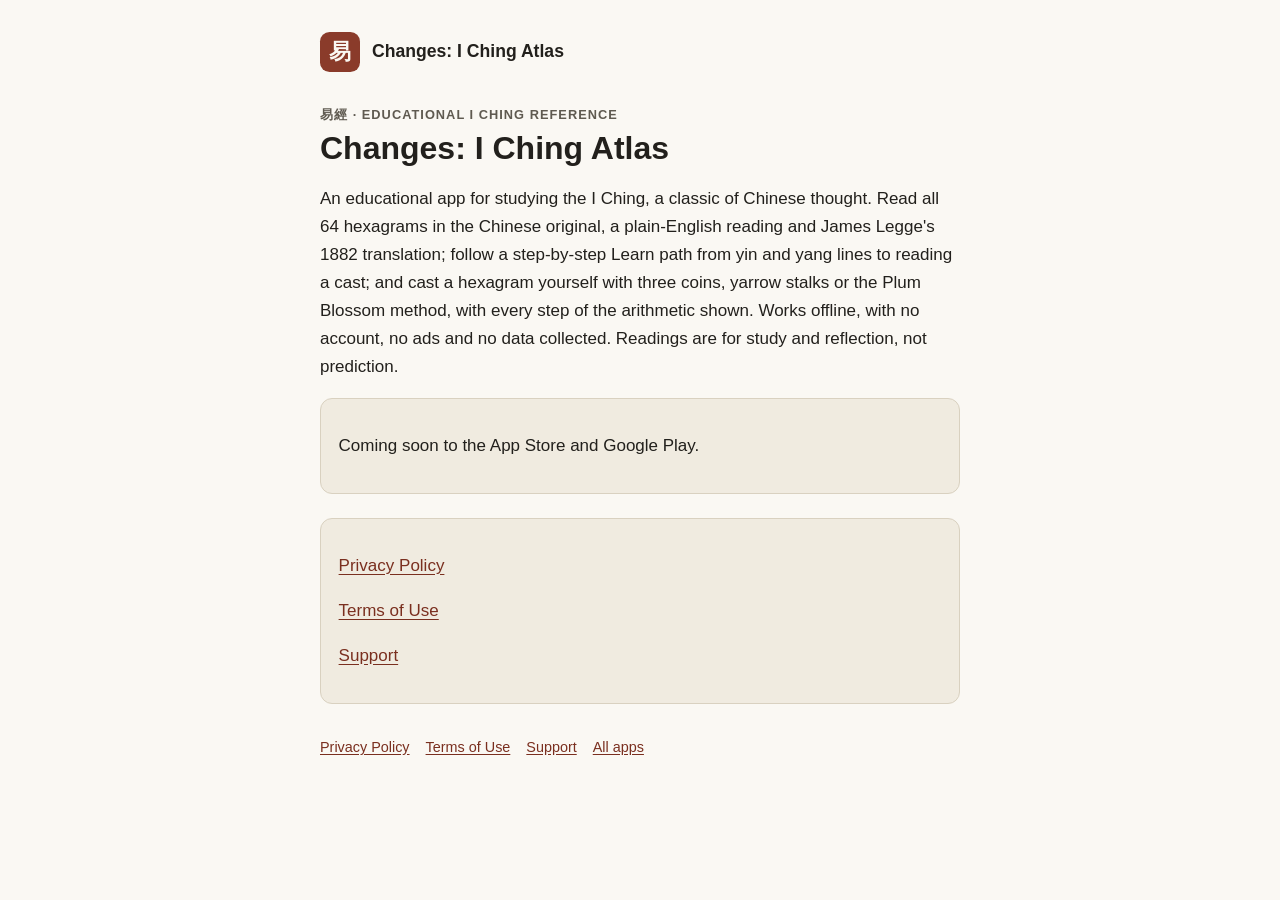
==== changes/index.html @ f4ef7535 "Add Changes: I Ching Atlas policies: privacy, terms, support + landing page Co-Authored-By: Claude O" ====
<!doctype html>
<html lang="en">
<head>
<meta charset="utf-8">
<meta name="viewport" content="width=device-width, initial-scale=1">
<meta name="color-scheme" content="light dark">
<title>Changes: I Ching Atlas</title>
<meta name="description" content="Changes is an educational app for studying the I Ching: the 64 hexagrams in Chinese, plain English and Legge, a step-by-step Learn path, and casting with every step of the arithmetic shown.">
<style>
  :root {
    --bg: #faf8f3;
    --text: #22201c;
    --muted: #5f5a50;
    --card: #f0ebe0;
    --border: #d9d1c0;
    --accent: #8a3b2a;
    --link: #7a2f1f;
  }
  @media (prefers-color-scheme: dark) {
    :root {
      --bg: #151412;
      --text: #ece8df;
      --muted: #b3ab9c;
      --card: #211f1b;
      --border: #3a362f;
      --accent: #e0a08f;
      --link: #f0b4a3;
    }
  }
  * { box-sizing: border-box; }
  html { -webkit-text-size-adjust: 100%; }
  body {
    margin: 0;
    background: var(--bg);
    color: var(--text);
    font: 1.0625rem/1.65 -apple-system, BlinkMacSystemFont, "Segoe UI", Roboto, "Helvetica Neue", Arial, "PingFang TC", "Noto Sans TC", sans-serif;
  }
  .wrap { max-width: 42rem; margin: 0 auto; padding: 2rem 1rem 3rem; }
  header.site { display: flex; align-items: center; gap: .75rem; margin-bottom: 2rem; }
  .mark {
    width: 2.5rem; height: 2.5rem; border-radius: .6rem;
    display: grid; place-items: center;
    background: var(--accent); color: var(--bg);
    font-size: 1.4rem; font-weight: 700; line-height: 1;
  }
  .brand { font-weight: 600; font-size: 1.1rem; }
  .eyebrow { color: var(--muted); text-transform: uppercase; letter-spacing: .08em; font-size: .8rem; font-weight: 600; }
  h1 { font-size: 2rem; line-height: 1.2; margin: .25rem 0 .25rem; }
  h2 { font-size: 1.25rem; margin: 2rem 0 .5rem; }
  .updated { color: var(--muted); font-size: .95rem; margin-bottom: 1.5rem; }
  .card {
    background: var(--card); border: 1px solid var(--border);
    border-radius: .75rem; padding: 1rem 1.1rem; margin: 1rem 0 1.5rem;
  }
  ul { padding-left: 1.25rem; }
  li { margin: .35rem 0; }
  a { color: var(--link); text-underline-offset: .15em; }
  a:focus-visible { outline: 3px solid var(--accent); outline-offset: 2px; border-radius: 2px; }
  .note { color: var(--muted); font-size: .95rem; border-top: 1px solid var(--border); margin-top: 2rem; padding-top: 1rem; }
  footer { color: var(--muted); font-size: .9rem; margin-top: 2rem; }
  nav.pages { margin-top: 1.5rem; display: flex; flex-wrap: wrap; gap: 1rem; }
</style>
</head>
<body>
<div class="wrap">
  <header class="site">
    <div class="mark" aria-hidden="true">易</div>
    <div class="brand">Changes: I Ching Atlas</div>
  </header>
  <main>
    <div class="eyebrow">易經 · Educational I Ching reference</div>
    <h1>Changes: I Ching Atlas</h1>
    <p>An educational app for studying the I Ching, a classic of Chinese thought. Read all 64 hexagrams in
    the Chinese original, a plain-English reading and James Legge's 1882 translation; follow a
    step-by-step Learn path from yin and yang lines to reading a cast; and cast a hexagram yourself with
    three coins, yarrow stalks or the Plum Blossom method, with every step of the arithmetic shown.
    Works offline, with no account, no ads and no data collected. Readings are for study and reflection,
    not prediction.</p>
    <div class="card">
      <p>Coming soon to the App Store and Google Play.</p>
    </div>
    <div class="card">
      <p><a href="privacy.html">Privacy Policy</a></p>
      <p><a href="terms.html">Terms of Use</a></p>
      <p><a href="support.html">Support</a></p>
    </div>
  </main>
  <footer><nav class="pages"><a href="privacy.html">Privacy Policy</a><a href="terms.html">Terms of Use</a><a href="support.html">Support</a><a href="../">All apps</a></nav></footer>
</div>
</body>
</html>
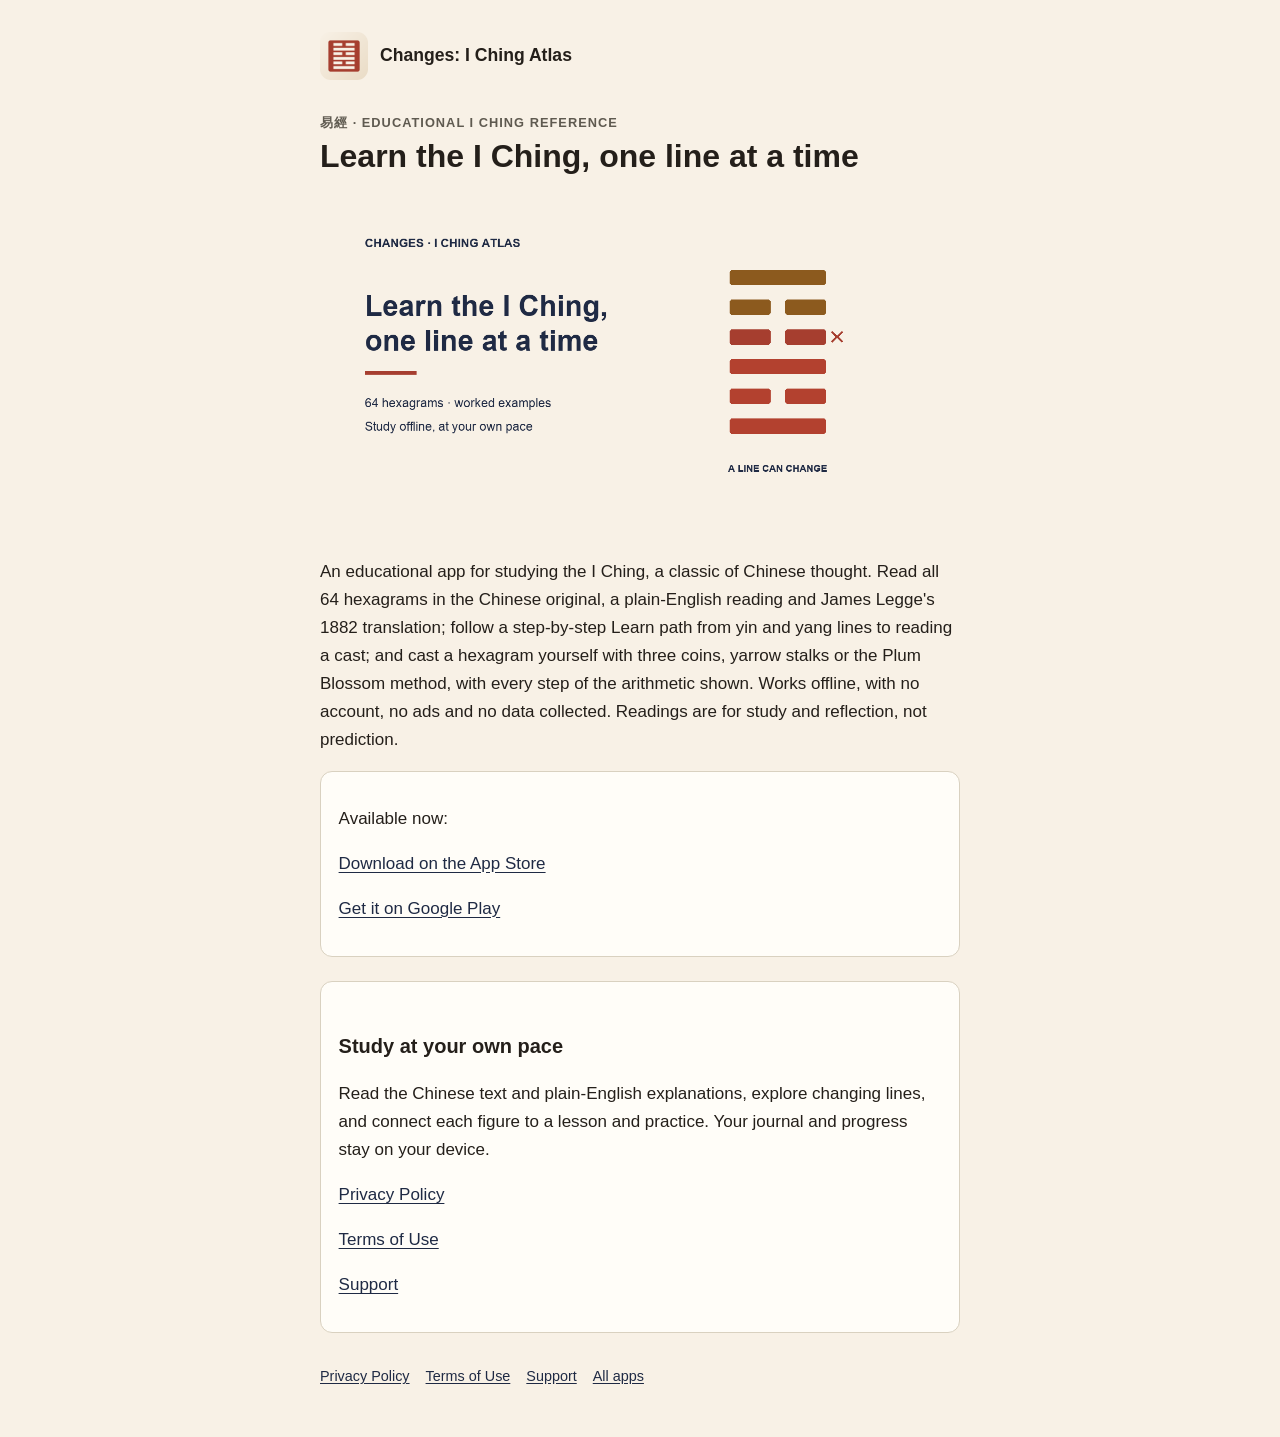
==== commit ec51ad1b: "Refresh Changes landing page with live links and branded banner" ====
--- a/changes/index.html
+++ b/changes/index.html
@@ -5,26 +5,31 @@
 <meta name="viewport" content="width=device-width, initial-scale=1">
 <meta name="color-scheme" content="light dark">
 <title>Changes: I Ching Atlas</title>
+<meta property="og:title" content="Changes: I Ching Atlas">
+<meta property="og:description" content="Learn the I Ching one line at a time. Explore 64 hexagrams, worked examples and short practice rounds. Offline, with no account or ads.">
+<meta property="og:image" content="https://cjtoolseram.github.io/app-policies/changes/assets/learning-banner.png">
+<meta property="og:url" content="https://cjtoolseram.github.io/app-policies/changes/">
+<meta name="twitter:card" content="summary_large_image">
 <meta name="description" content="Changes is an educational app for studying the I Ching: the 64 hexagrams in Chinese, plain English and Legge, a step-by-step Learn path, and casting with every step of the arithmetic shown.">
 <style>
   :root {
-    --bg: #faf8f3;
-    --text: #22201c;
+    --bg: #F8F1E6;
+    --text: #241F1A;
     --muted: #5f5a50;
-    --card: #f0ebe0;
+    --card: #FFFDF8;
     --border: #d9d1c0;
-    --accent: #8a3b2a;
-    --link: #7a2f1f;
+    --accent: #A63E2F;
+    --link: #1F2A44;
   }
   @media (prefers-color-scheme: dark) {
     :root {
-      --bg: #151412;
+      --bg: #11141B;
       --text: #ece8df;
       --muted: #b3ab9c;
-      --card: #211f1b;
+      --card: #1A1F2A;
       --border: #3a362f;
       --accent: #e0a08f;
-      --link: #f0b4a3;
+      --link: #D9B65E;
     }
   }
   * { box-sizing: border-box; }
@@ -64,12 +69,13 @@
 <body>
 <div class="wrap">
   <header class="site">
-    <div class="mark" aria-hidden="true">易</div>
+    <img src="assets/icon.png" width="48" height="48" alt="" style="border-radius:11px">
     <div class="brand">Changes: I Ching Atlas</div>
   </header>
   <main>
     <div class="eyebrow">易經 · Educational I Ching reference</div>
-    <h1>Changes: I Ching Atlas</h1>
+    <h1>Learn the I Ching, one line at a time</h1>
+    <img src="assets/learning-banner.png" width="1200" height="630" alt="Learn the I Ching, one line at a time. A six-line figure has its fourth line marked to change." style="width:100%;height:auto;border-radius:12px;margin-top:1rem">
     <p>An educational app for studying the I Ching, a classic of Chinese thought. Read all 64 hexagrams in
     the Chinese original, a plain-English reading and James Legge's 1882 translation; follow a
     step-by-step Learn path from yin and yang lines to reading a cast; and cast a hexagram yourself with
@@ -77,9 +83,12 @@
     Works offline, with no account, no ads and no data collected. Readings are for study and reflection,
     not prediction.</p>
     <div class="card">
-      <p>Coming soon to the App Store and Google Play.</p>
+      <p>Available now:</p>
+      <p><a href="https://apps.apple.com/app/id6823905084">Download on the App Store</a></p>
+      <p><a href="https://play.google.com/store/apps/details?id=com.cjtoolseram.changes">Get it on Google Play</a></p>
     </div>
     <div class="card">
+      <h2>Study at your own pace</h2><p>Read the Chinese text and plain-English explanations, explore changing lines, and connect each figure to a lesson and practice. Your journal and progress stay on your device.</p>
       <p><a href="privacy.html">Privacy Policy</a></p>
       <p><a href="terms.html">Terms of Use</a></p>
       <p><a href="support.html">Support</a></p>
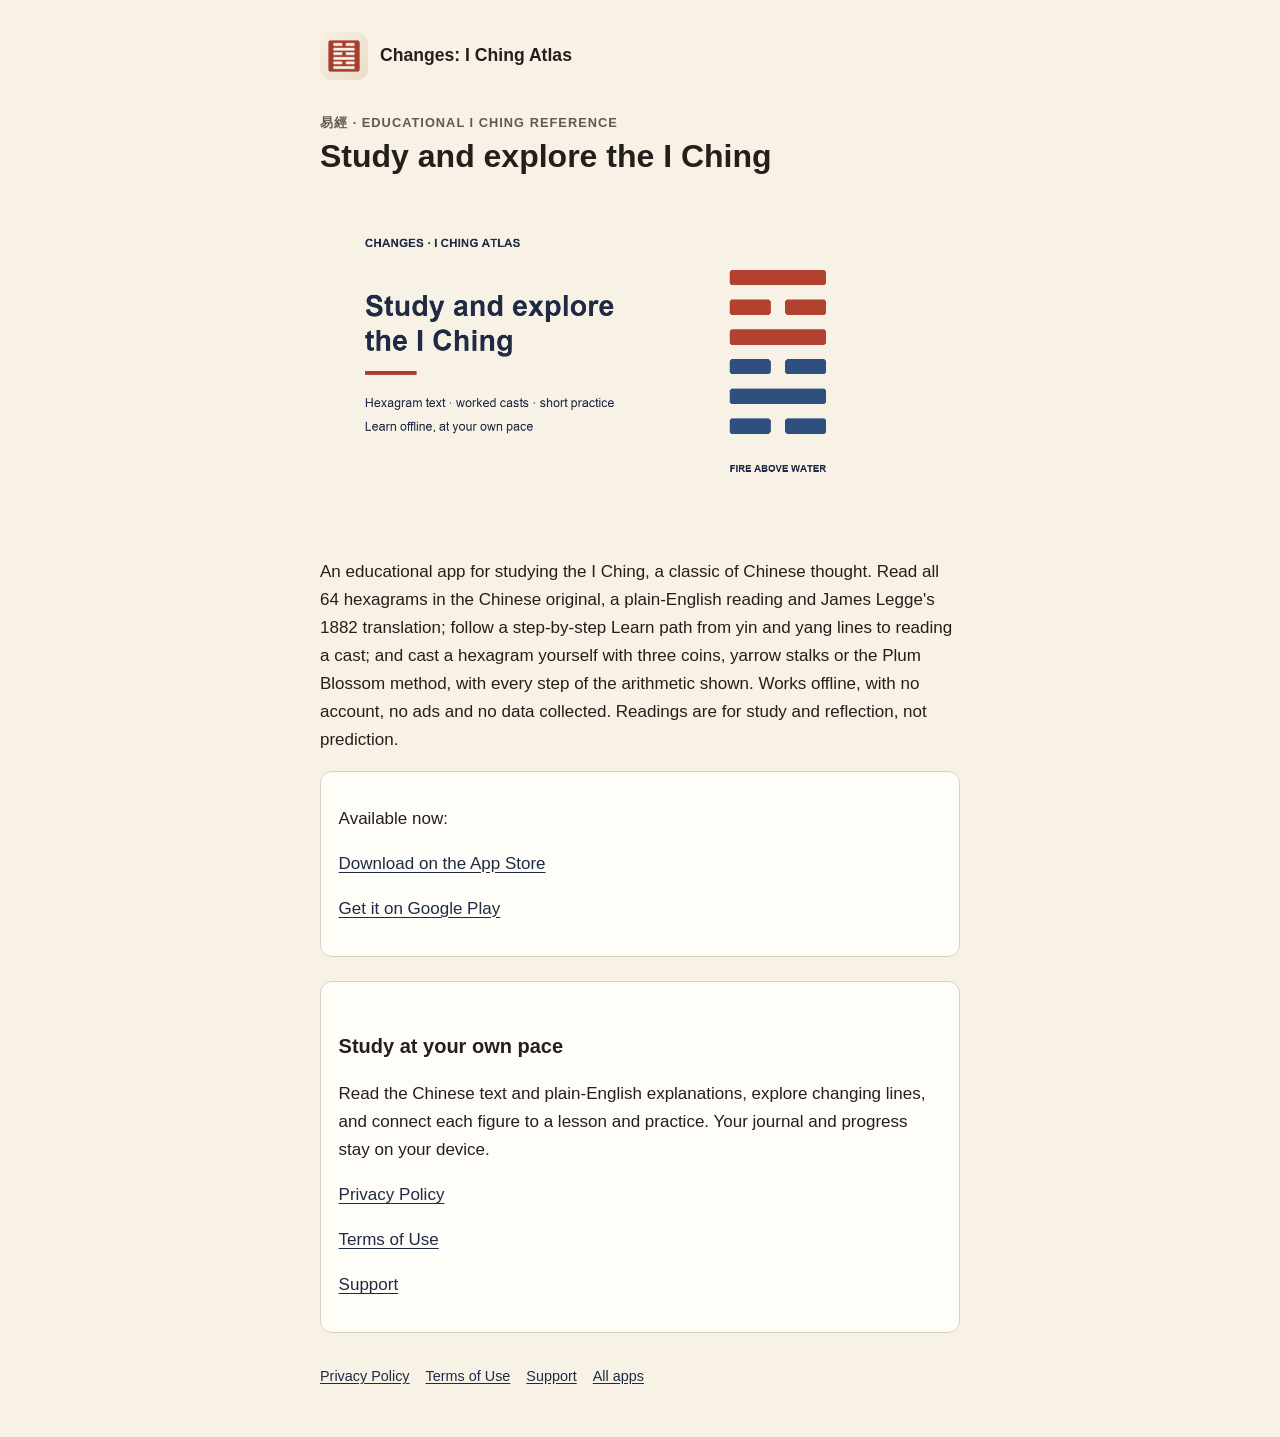
==== commit 3af1594a: "Refresh Changes study banner and landing header" ====
--- a/changes/index.html
+++ b/changes/index.html
@@ -6,8 +6,8 @@
 <meta name="color-scheme" content="light dark">
 <title>Changes: I Ching Atlas</title>
 <meta property="og:title" content="Changes: I Ching Atlas">
-<meta property="og:description" content="Learn the I Ching one line at a time. Explore 64 hexagrams, worked examples and short practice rounds. Offline, with no account or ads.">
-<meta property="og:image" content="https://cjtoolseram.github.io/app-policies/changes/assets/learning-banner.png">
+<meta property="og:description" content="Study the I Ching through hexagram text, worked casts and short practice. Offline, with no account or ads.">
+<meta property="og:image" content="https://cjtoolseram.github.io/app-policies/changes/assets/study-banner.png">
 <meta property="og:url" content="https://cjtoolseram.github.io/app-policies/changes/">
 <meta name="twitter:card" content="summary_large_image">
 <meta name="description" content="Changes is an educational app for studying the I Ching: the 64 hexagrams in Chinese, plain English and Legge, a step-by-step Learn path, and casting with every step of the arithmetic shown.">
@@ -74,8 +74,8 @@
   </header>
   <main>
     <div class="eyebrow">易經 · Educational I Ching reference</div>
-    <h1>Learn the I Ching, one line at a time</h1>
-    <img src="assets/learning-banner.png" width="1200" height="630" alt="Learn the I Ching, one line at a time. A six-line figure has its fourth line marked to change." style="width:100%;height:auto;border-radius:12px;margin-top:1rem">
+    <h1>Study and explore the I Ching</h1>
+    <img src="assets/study-banner.png" width="1200" height="630" alt="Study and explore the I Ching. Hexagram 64, Fire above Water, shown in its trigram colours." style="width:100%;height:auto;border-radius:12px;margin-top:1rem">
     <p>An educational app for studying the I Ching, a classic of Chinese thought. Read all 64 hexagrams in
     the Chinese original, a plain-English reading and James Legge's 1882 translation; follow a
     step-by-step Learn path from yin and yang lines to reading a cast; and cast a hexagram yourself with
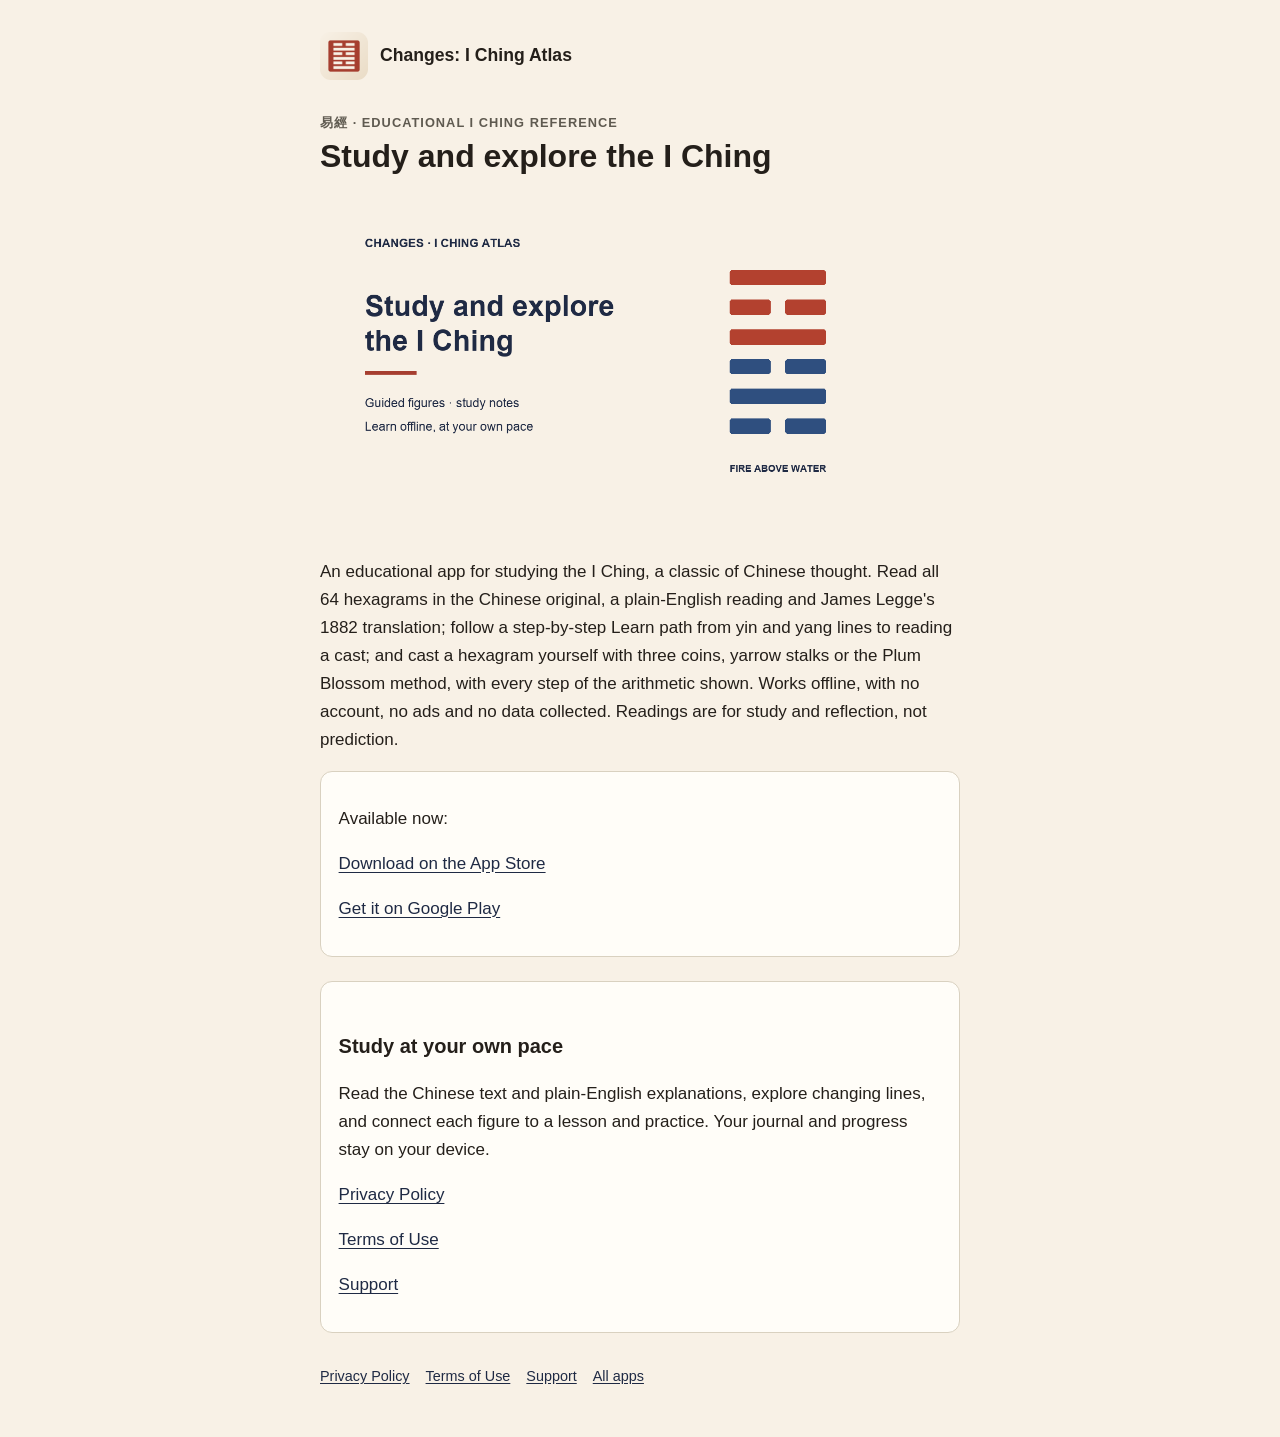
==== commit 509c9f2f: "Update Changes recovery release banner" ====
--- a/changes/index.html
+++ b/changes/index.html
@@ -7,7 +7,7 @@
 <title>Changes: I Ching Atlas</title>
 <meta property="og:title" content="Changes: I Ching Atlas">
 <meta property="og:description" content="Study the I Ching through hexagram text, worked casts and short practice. Offline, with no account or ads.">
-<meta property="og:image" content="https://cjtoolseram.github.io/app-policies/changes/assets/study-banner.png">
+<meta property="og:image" content="https://cjtoolseram.github.io/app-policies/changes/assets/recovery-banner.png">
 <meta property="og:url" content="https://cjtoolseram.github.io/app-policies/changes/">
 <meta name="twitter:card" content="summary_large_image">
 <meta name="description" content="Changes is an educational app for studying the I Ching: the 64 hexagrams in Chinese, plain English and Legge, a step-by-step Learn path, and casting with every step of the arithmetic shown.">
@@ -75,7 +75,7 @@
   <main>
     <div class="eyebrow">易經 · Educational I Ching reference</div>
     <h1>Study and explore the I Ching</h1>
-    <img src="assets/study-banner.png" width="1200" height="630" alt="Study and explore the I Ching. Hexagram 64, Fire above Water, shown in its trigram colours." style="width:100%;height:auto;border-radius:12px;margin-top:1rem">
+    <img src="assets/recovery-banner.png" width="1200" height="630" alt="Study and explore the I Ching. Hexagram 64, Fire above Water, shown in its trigram colours." style="width:100%;height:auto;border-radius:12px;margin-top:1rem">
     <p>An educational app for studying the I Ching, a classic of Chinese thought. Read all 64 hexagrams in
     the Chinese original, a plain-English reading and James Legge's 1882 translation; follow a
     step-by-step Learn path from yin and yang lines to reading a cast; and cast a hexagram yourself with
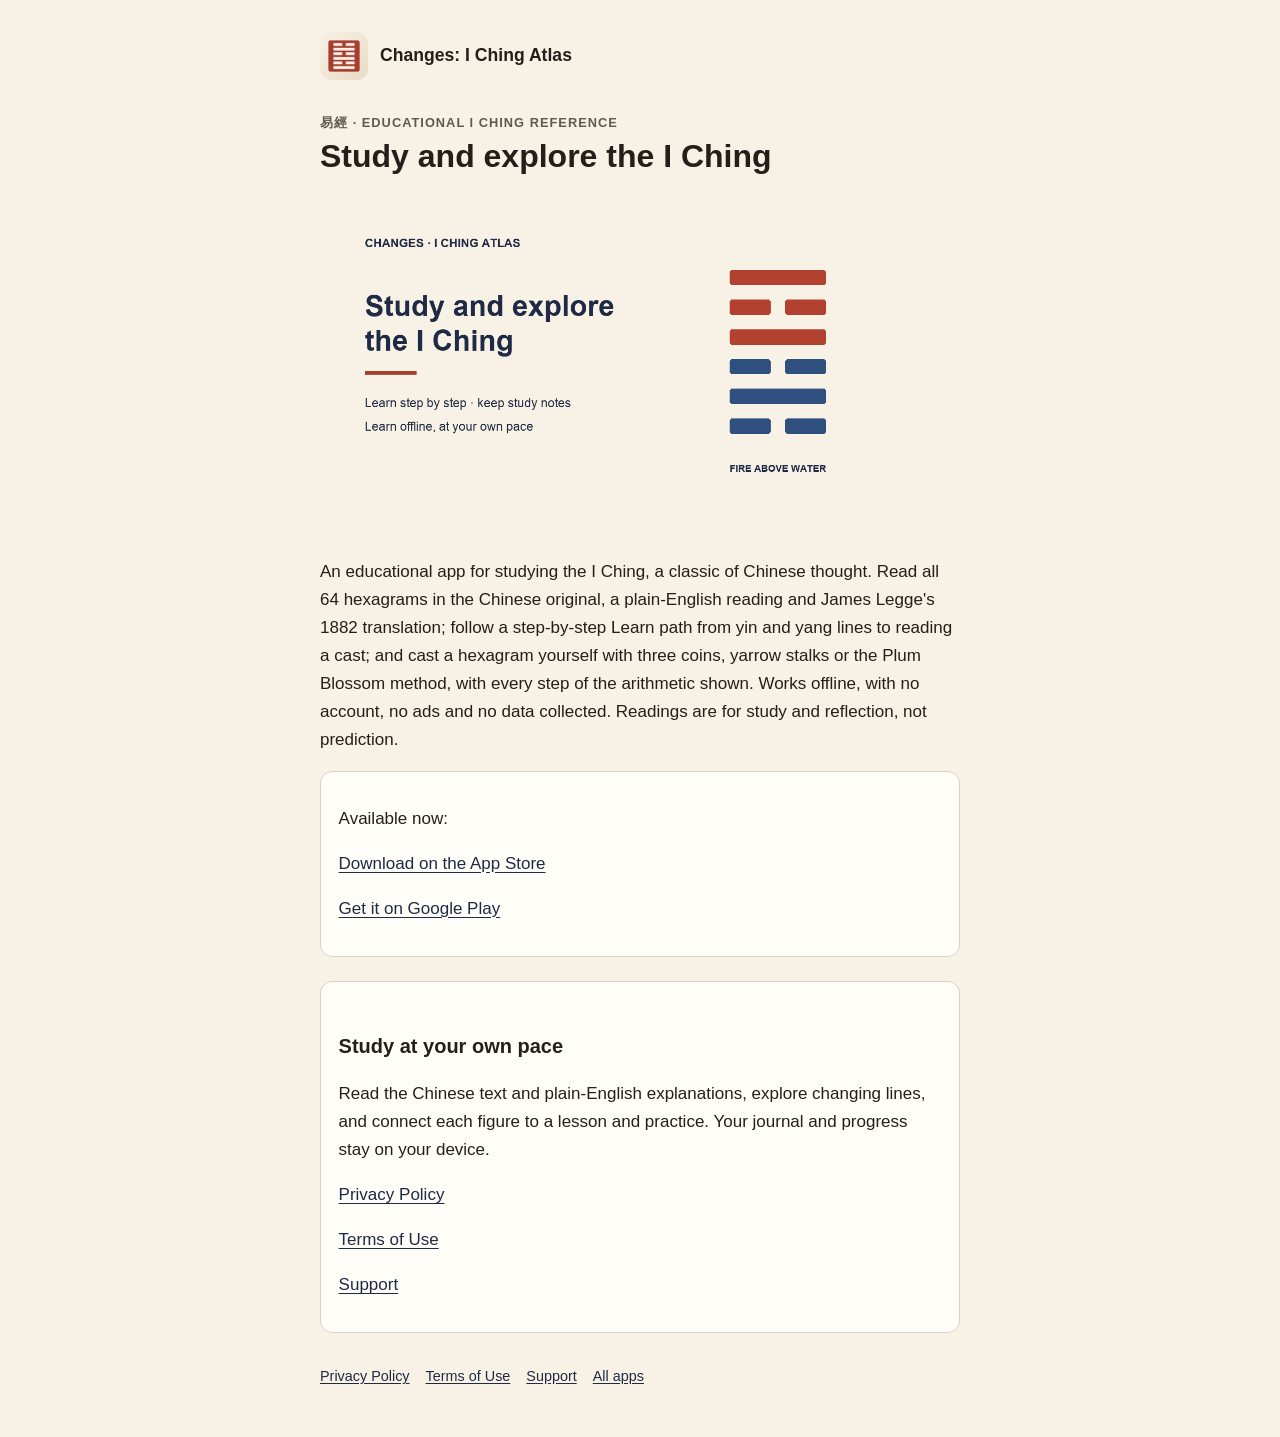
==== commit 4aef6bd4: "Refresh Changes study banner for 1.4 release" ====
--- a/changes/index.html
+++ b/changes/index.html
@@ -7,7 +7,7 @@
 <title>Changes: I Ching Atlas</title>
 <meta property="og:title" content="Changes: I Ching Atlas">
 <meta property="og:description" content="Study the I Ching through hexagram text, worked casts and short practice. Offline, with no account or ads.">
-<meta property="og:image" content="https://cjtoolseram.github.io/app-policies/changes/assets/recovery-banner.png">
+<meta property="og:image" content="https://cjtoolseram.github.io/app-policies/changes/assets/study-banner.png">
 <meta property="og:url" content="https://cjtoolseram.github.io/app-policies/changes/">
 <meta name="twitter:card" content="summary_large_image">
 <meta name="description" content="Changes is an educational app for studying the I Ching: the 64 hexagrams in Chinese, plain English and Legge, a step-by-step Learn path, and casting with every step of the arithmetic shown.">
@@ -75,7 +75,7 @@
   <main>
     <div class="eyebrow">易經 · Educational I Ching reference</div>
     <h1>Study and explore the I Ching</h1>
-    <img src="assets/recovery-banner.png" width="1200" height="630" alt="Study and explore the I Ching. Hexagram 64, Fire above Water, shown in its trigram colours." style="width:100%;height:auto;border-radius:12px;margin-top:1rem">
+    <img src="assets/study-banner.png" width="1200" height="630" alt="Study and explore the I Ching. Hexagram 64, Fire above Water, shown in its trigram colours." style="width:100%;height:auto;border-radius:12px;margin-top:1rem">
     <p>An educational app for studying the I Ching, a classic of Chinese thought. Read all 64 hexagrams in
     the Chinese original, a plain-English reading and James Legge's 1882 translation; follow a
     step-by-step Learn path from yin and yang lines to reading a cast; and cast a hexagram yourself with
